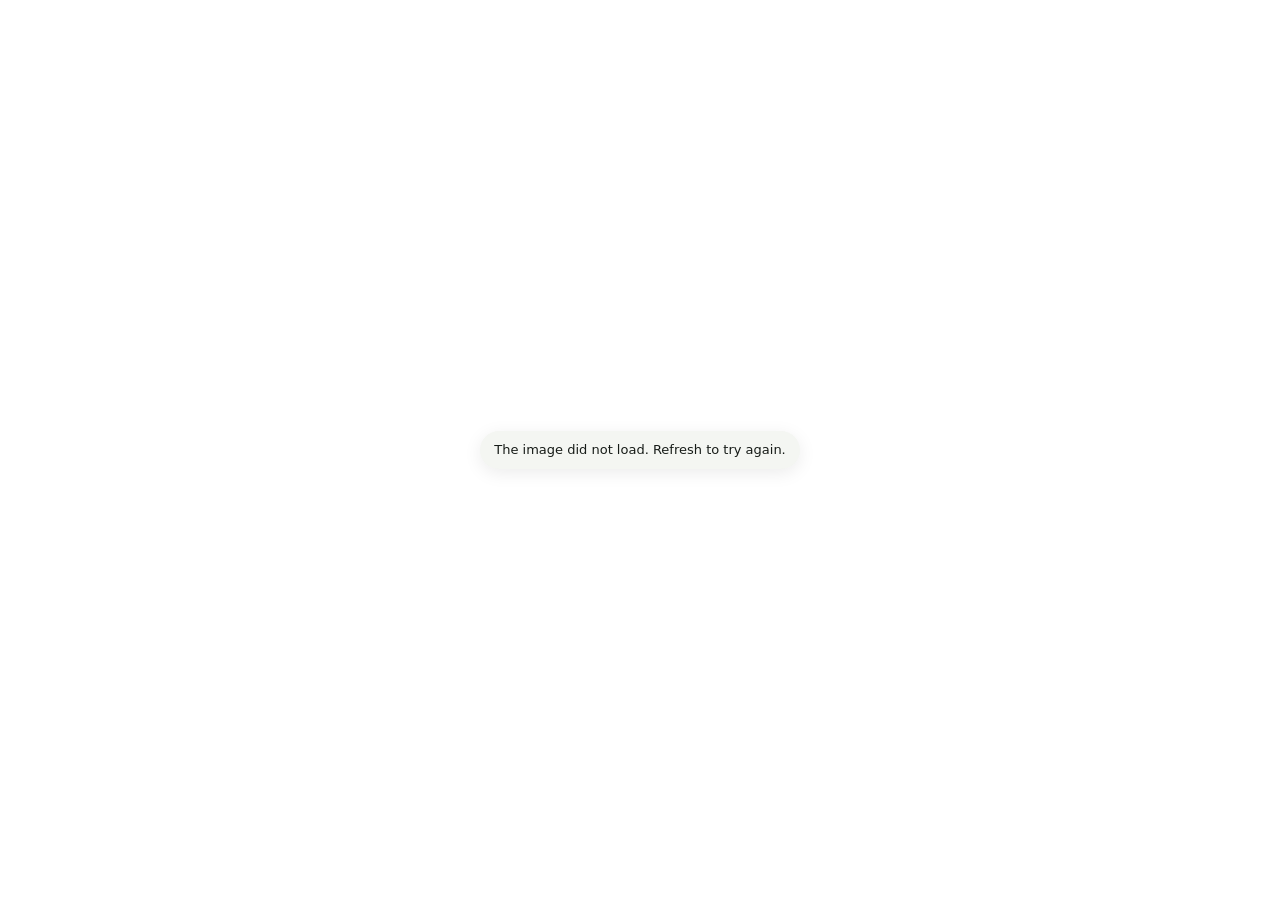
==== index.html @ 45b7c97c "Update species selector for blue morpho butterfly" ====
<!doctype html>
<html lang="en">
<head>
<meta charset="utf-8">
<meta name="viewport" content="width=device-width,initial-scale=1,viewport-fit=cover,user-scalable=no">
<title>Creature zoom collection</title>
<link rel="stylesheet" href="./styles.css">
<script defer src="./app.js"></script>
</head>

<body>
<!-- ======================================================================== -->
<!-- 02A. HIGH-RESOLUTION CREATURE VIEWER                                     -->
<!-- ======================================================================== -->
<div id="stage" aria-label="High-resolution natural-history specimen">
  <img id="subject" draggable="false" decoding="async" alt="">
</div>

<!-- ======================================================================== -->
<!-- 02B. SPECIES TITLE + HIDDEN COLLECTION SWITCHER                          -->
<!-- The title doubles as the species selector so the photograph stays clean. -->
<!-- ======================================================================== -->
<div id="speciesPanel">
  <button id="speciesButton" type="button" aria-expanded="false" aria-controls="speciesMenu">
    <b id="speciesName">Harlequin beetle</b>
    <span id="speciesMeta"><i>Acrocinus longimanus</i> · focus stacked</span>
  </button>

  <div id="speciesMenu" role="menu" aria-hidden="true">
    <button type="button" role="menuitem" data-species="beetle">
      <b>Harlequin beetle</b>
      <span><i>Acrocinus longimanus</i></span>
    </button>
    <button type="button" role="menuitem" data-species="butterfly">
      <b>Blue morpho butterfly</b>
      <span><i>Morpho helenor</i></span>
    </button>
  </div>
</div>

<!-- ======================================================================== -->
<!-- 02C. CLICK-TO-LEARN CARD                                                 -->
<!-- Any simple tap on the image opens the overview. Deeper information is    -->
<!-- found from the searchable topic menu; there are no anatomical hotspots.  -->
<!-- The source deliberately sits at the very bottom, below the topic menu.   -->
<!-- ======================================================================== -->
<aside id="infoCard" aria-live="polite" aria-hidden="true">
  <button id="infoClose" type="button" aria-label="Close information">×</button>
  <h2 id="infoTitle"></h2>
  <p id="infoText"></p>

  <div id="infoTools">
    <label id="infoSearchLabel" for="infoSearch">Find a topic</label>
    <input id="infoSearch" type="search" autocomplete="off" placeholder="Search: antennae, wings, life cycle…">
  </div>

  <div id="infoNav" aria-label="More about this creature"></div>
  <a id="infoSource" href="#" target="_blank" rel="noopener">Source</a>
</aside>

<!-- ======================================================================== -->
<!-- 02D. IMAGE ATTRIBUTION + INITIAL LOAD                                    -->
<!-- ======================================================================== -->
<div class="credit">
  <a id="photoCredit" href="#" target="_blank" rel="noopener"></a>
</div>

<div id="loading">
  <div id="loadingText">Loading creature…</div>
  <div id="error">The image did not load. Refresh to try again.</div>
</div>
</body>
</html>
---- styles.css ----
/* ========================================================================== */
/* 00A. DOCUMENT                                                              */
/* ========================================================================== */
* { box-sizing: border-box; }

html, body {
  margin: 0;
  width: 100%;
  height: 100%;
  overflow: hidden;
  background: #ffffff;
  color: #171c18;
  font-family: system-ui, -apple-system, BlinkMacSystemFont, "Segoe UI", sans-serif;
}

/* ========================================================================== */
/* 01A. VIEWER STAGE                                                          */
/* ========================================================================== */
#stage {
  position: fixed;
  inset: 0;
  overflow: hidden;
  background: #ffffff;
  touch-action: none;
  user-select: none;
  cursor: grab;
}

#stage.grabbing { cursor: grabbing; }

/* ========================================================================== */
/* 01B. HIGH-RESOLUTION SOURCE IMAGE                                          */
/* Dimensions are assigned from JavaScript for the active species.            */
/* ========================================================================== */
#subject {
  position: absolute;
  left: 0;
  top: 0;
  max-width: none;
  transform-origin: 0 0;
  will-change: transform;
  pointer-events: none;
  -webkit-user-drag: none;
  image-rendering: auto;
}

/* ========================================================================== */
/* 01C. SPECIES PANEL                                                         */
/* The existing title is the only permanent collection control.               */
/* ========================================================================== */
#speciesPanel {
  position: fixed;
  left: max(16px, env(safe-area-inset-left));
  top: max(14px, env(safe-area-inset-top));
  z-index: 30;
  width: min(420px, calc(100vw - 32px));
}

#speciesButton {
  width: 100%;
  border: 0;
  padding: 10px 12px;
  border-radius: 14px;
  background: rgba(248, 250, 246, 0.88);
  backdrop-filter: blur(10px);
  box-shadow: 0 2px 16px rgba(28, 39, 27, 0.08);
  color: #1b241d;
  text-align: left;
  cursor: pointer;
}

#speciesButton b { display: block; font: 600 21px/1.05 Georgia, serif; }
#speciesButton span { display: block; margin-top: 3px; font-size: 11px; opacity: 0.72; }

#speciesMenu {
  margin-top: 8px;
  padding: 8px;
  border-radius: 14px;
  background: rgba(250, 252, 248, 0.97);
  backdrop-filter: blur(12px);
  box-shadow: 0 10px 34px rgba(18, 28, 19, 0.14);
  opacity: 0;
  transform: translateY(-8px);
  pointer-events: none;
  transition: opacity 0.18s ease, transform 0.18s ease;
}

#speciesMenu.open { opacity: 1; transform: translateY(0); pointer-events: auto; }

#speciesMenu button {
  width: 100%;
  border: 1px solid rgba(23, 32, 24, 0.09);
  border-radius: 12px;
  padding: 10px 12px;
  background: rgba(255, 255, 255, 0.82);
  color: #1d271f;
  text-align: left;
  cursor: pointer;
}

#speciesMenu button + button { margin-top: 8px; }
#speciesMenu button.active { border-color: rgba(38, 62, 42, 0.25); background: rgba(232, 239, 233, 0.95); }
#speciesMenu button b { display: block; font: 600 15px/1.15 Georgia, serif; }
#speciesMenu button span { display: block; margin-top: 4px; font-size: 11px; opacity: 0.74; }

/* ========================================================================== */
/* 01D. LARGE LEFT-HAND INFORMATION CARD                                      */
/* This is intentionally a reading panel rather than a small floating tooltip. */
/* It remains hidden until the user taps the image.                            */
/* ========================================================================== */
#infoCard {
  position: fixed;
  left: max(16px, env(safe-area-inset-left));
  top: calc(max(14px, env(safe-area-inset-top)) + 88px);
  z-index: 40;
  width: min(520px, calc(100vw - 32px));
  max-height: min(78vh, 720px);
  overflow: auto;
  padding: 20px 20px 18px;
  border: 1px solid rgba(23, 32, 24, 0.09);
  border-radius: 18px;
  background: rgba(250, 252, 248, 0.97);
  backdrop-filter: blur(12px);
  box-shadow: 0 12px 40px rgba(18, 28, 19, 0.18);
  opacity: 0;
  transform: translateX(-12px);
  pointer-events: none;
  transition: opacity 0.18s ease, transform 0.18s ease;
}

#infoCard.open { opacity: 1; transform: translateX(0); pointer-events: auto; }

#infoClose {
  position: absolute;
  top: 10px;
  right: 10px;
  width: 36px;
  height: 36px;
  border: 0;
  border-radius: 50%;
  background: transparent;
  color: #263228;
  font: 500 23px/1 system-ui, sans-serif;
  cursor: pointer;
}

#infoClose:active { background: rgba(23, 32, 24, 0.08); }

#infoTitle {
  margin: 0 48px 11px 0;
  font: 600 29px/1.1 Georgia, serif;
}

#infoText {
  margin: 0 0 18px;
  font-size: 15px;
  line-height: 1.62;
  color: #1b231d;
}

/* ========================================================================== */
/* 01E. SEARCH + TOPIC MENU                                                   */
/* Anatomy and broader biology now live here instead of in image hotspots.    */
/* ========================================================================== */
#infoTools { margin-top: 8px; }

#infoSearchLabel {
  display: block;
  margin-bottom: 7px;
  color: #324034;
  font-size: 12px;
  font-weight: 700;
}

#infoSearch {
  width: 100%;
  border: 1px solid rgba(23, 32, 24, 0.15);
  border-radius: 12px;
  padding: 11px 12px;
  background: rgba(255, 255, 255, 0.88);
  color: #172018;
  font: 500 14px/1.25 system-ui, sans-serif;
  outline: none;
}

#infoSearch:focus { border-color: rgba(45, 76, 50, 0.45); box-shadow: 0 0 0 3px rgba(45, 76, 50, 0.08); }
#infoSearch::placeholder { color: rgba(23, 32, 24, 0.47); }

#infoNav {
  display: grid;
  grid-template-columns: repeat(auto-fit, minmax(150px, 1fr));
  gap: 8px;
  margin-top: 12px;
}

#infoNav button {
  min-height: 42px;
  border: 1px solid rgba(23, 32, 24, 0.13);
  border-radius: 12px;
  padding: 10px 12px;
  background: rgba(255, 255, 255, 0.78);
  color: #263228;
  font: 600 12px/1.2 system-ui, sans-serif;
  text-align: left;
  cursor: pointer;
}

#infoNav button.active { border-color: rgba(37, 67, 45, 0.30); background: rgba(228, 236, 229, 0.98); }
#infoNav button:active { background: rgba(23, 32, 24, 0.08); }

#infoNav .empty {
  grid-column: 1 / -1;
  border: 1px dashed rgba(23, 32, 24, 0.14);
  border-radius: 12px;
  padding: 12px;
  color: #56665a;
  font-size: 13px;
}

/* ========================================================================== */
/* 01F. INFORMATION SOURCE — ALWAYS AFTER THE TOPIC OPTIONS                   */
/* ========================================================================== */
#infoSource {
  display: block;
  margin-top: 18px;
  padding-top: 12px;
  border-top: 1px solid rgba(23, 32, 24, 0.10);
  color: #415342;
  font-size: 12px;
  line-height: 1.35;
  text-underline-offset: 2px;
}

/* ========================================================================== */
/* 01G. PHOTO CREDIT                                                          */
/* ========================================================================== */
.credit {
  position: fixed;
  left: max(16px, env(safe-area-inset-left));
  bottom: max(12px, env(safe-area-inset-bottom));
  z-index: 20;
  max-width: 60vw;
  padding: 5px 8px;
  border-radius: 10px;
  background: rgba(248, 250, 246, 0.82);
  backdrop-filter: blur(8px);
  color: #253027;
  font-size: 10px;
}

.credit a { color: inherit; text-decoration: none; }
.credit a:hover { text-decoration: underline; }

/* ========================================================================== */
/* 01H. LOADING STATE                                                         */
/* ========================================================================== */
#loading {
  position: fixed;
  inset: 0;
  z-index: 50;
  display: grid;
  place-items: center;
  background: #ffffff;
  transition: opacity 0.35s ease;
}

#loading.hide { opacity: 0; pointer-events: none; }
#loading div { padding: 10px 14px; border-radius: 999px; background: #f4f6f2; box-shadow: 0 4px 18px rgba(0, 0, 0, 0.08); font-size: 13px; }
#error { display: none; max-width: 340px; text-align: center; line-height: 1.35; }

/* ========================================================================== */
/* 01I. SMALL-SCREEN TUNING                                                   */
/* On phones the panel remains anchored on the left and uses most of the      */
/* width, while leaving the top species title visible.                         */
/* ========================================================================== */
@media (max-width: 650px) {
  #speciesPanel { left: 12px; top: max(12px, env(safe-area-inset-top)); width: calc(100vw - 24px); }
  #speciesButton b { font-size: 18px; }

  #infoCard {
    left: 12px;
    top: calc(max(12px, env(safe-area-inset-top)) + 82px);
    width: calc(100vw - 24px);
    max-height: 72vh;
    padding: 18px 16px 16px;
  }

  #infoTitle { font-size: 25px; }
  #infoText { font-size: 14px; line-height: 1.56; }
  #infoNav { grid-template-columns: repeat(2, minmax(0, 1fr)); }
  .credit { max-width: 64vw; font-size: 9px; }
}
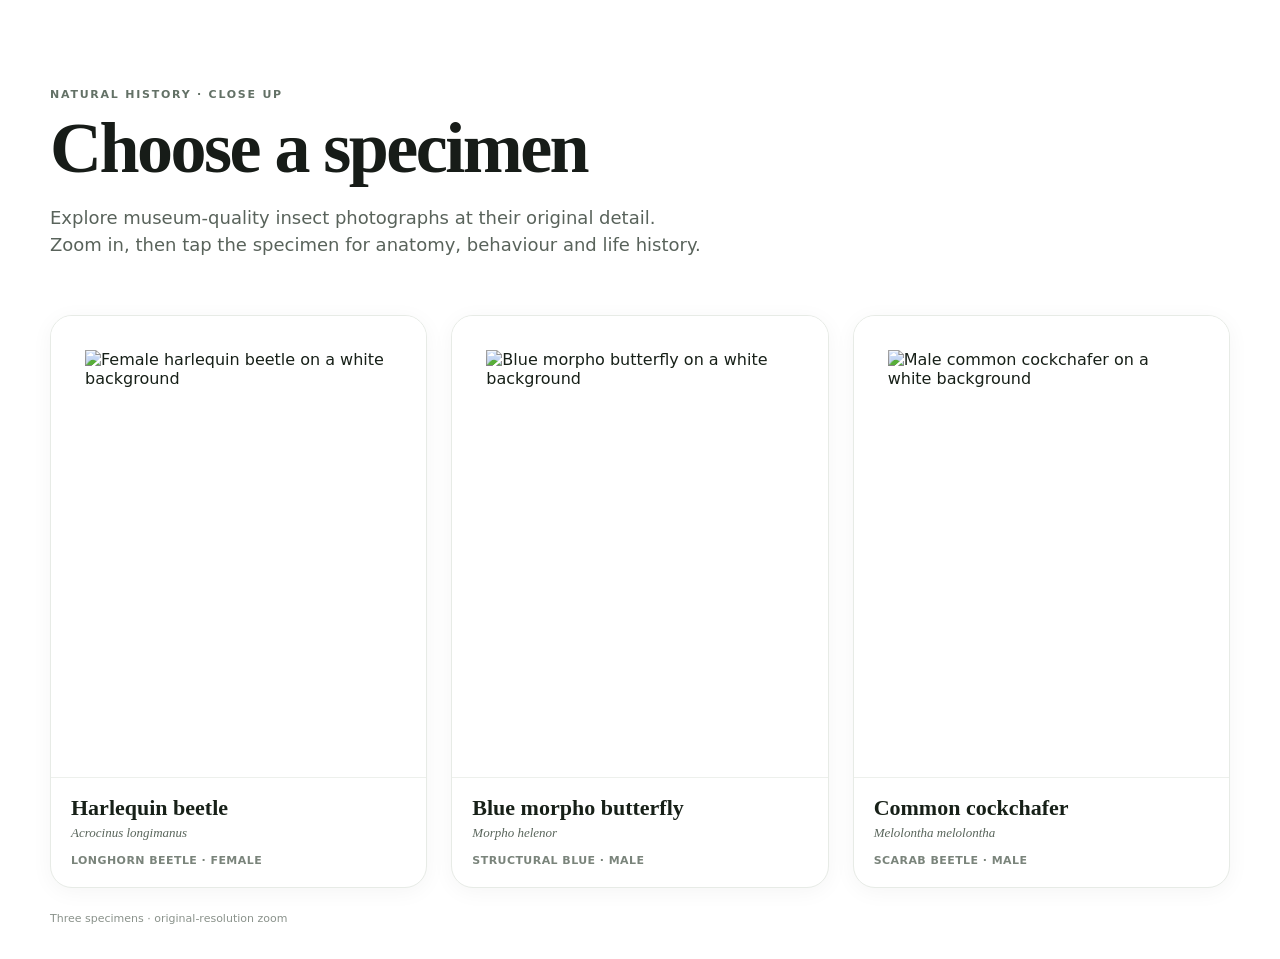
==== commit 5757244b: "Make collection home page the default" ====
--- a/index.html
+++ b/index.html
@@ -3,71 +3,126 @@
 <head>
 <meta charset="utf-8">
 <meta name="viewport" content="width=device-width,initial-scale=1,viewport-fit=cover,user-scalable=no">
-<title>Creature zoom collection</title>
+<title>Natural history close-up collection</title>
 <link rel="stylesheet" href="./styles.css">
 <script defer src="./app.js"></script>
 </head>
 
-<body>
+<body class="home-mode">
 <!-- ======================================================================== -->
-<!-- 02A. HIGH-RESOLUTION CREATURE VIEWER                                     -->
+<!-- 02A. COLLECTION HOME                                                     -->
+<!-- The root page is now a genuine collection rather than auto-opening the    -->
+<!-- first specimen. Each card opens the same full-resolution viewer.          -->
 <!-- ======================================================================== -->
-<div id="stage" aria-label="High-resolution natural-history specimen">
-  <img id="subject" draggable="false" decoding="async" alt="">
-</div>
+<main id="homeScreen">
+  <header class="homeHeader">
+    <p class="homeKicker">Natural history · close up</p>
+    <h1>Choose a specimen</h1>
+    <p class="homeIntro">Explore museum-quality insect photographs at their original detail. Zoom in, then tap the specimen for anatomy, behaviour and life history.</p>
+  </header>
+
+  <section class="collectionGrid" aria-label="Specimen collection">
+    <button class="specimenCard" type="button" data-open-species="beetle">
+      <span class="specimenImageWrap">
+        <img loading="eager" src="https://commons.wikimedia.org/wiki/Special:FilePath/Acrocinus_longimanus_MHNT_femelle.jpg?width=900" alt="Female harlequin beetle on a white background">
+      </span>
+      <span class="specimenCopy">
+        <b>Harlequin beetle</b>
+        <i>Acrocinus longimanus</i>
+        <span>Longhorn beetle · female</span>
+      </span>
+    </button>
+
+    <button class="specimenCard" type="button" data-open-species="butterfly">
+      <span class="specimenImageWrap">
+        <img loading="lazy" src="https://commons.wikimedia.org/wiki/Special:FilePath/Morpho_helenor_helenor_MHNT_dos.jpg?width=900" alt="Blue morpho butterfly on a white background">
+      </span>
+      <span class="specimenCopy">
+        <b>Blue morpho butterfly</b>
+        <i>Morpho helenor</i>
+        <span>Structural blue · male</span>
+      </span>
+    </button>
+
+    <button class="specimenCard" type="button" data-open-species="cockchafer">
+      <span class="specimenImageWrap">
+        <img loading="lazy" src="https://commons.wikimedia.org/wiki/Special:FilePath/Melolontha_melolontha_MHNT.jpg?width=900" alt="Male common cockchafer on a white background">
+      </span>
+      <span class="specimenCopy">
+        <b>Common cockchafer</b>
+        <i>Melolontha melolontha</i>
+        <span>Scarab beetle · male</span>
+      </span>
+    </button>
+  </section>
+
+  <footer class="homeFooter">Three specimens · original-resolution zoom</footer>
+</main>
 
 <!-- ======================================================================== -->
-<!-- 02B. SPECIES TITLE + HIDDEN COLLECTION SWITCHER                          -->
-<!-- The title doubles as the species selector so the photograph stays clean. -->
+<!-- 02B. HIGH-RESOLUTION VIEWER                                              -->
+<!-- Kept completely out of the way until a specimen is chosen.               -->
 <!-- ======================================================================== -->
-<div id="speciesPanel">
-  <button id="speciesButton" type="button" aria-expanded="false" aria-controls="speciesMenu">
-    <b id="speciesName">Harlequin beetle</b>
-    <span id="speciesMeta"><i>Acrocinus longimanus</i> · focus stacked</span>
-  </button>
-
-  <div id="speciesMenu" role="menu" aria-hidden="true">
-    <button type="button" role="menuitem" data-species="beetle">
-      <b>Harlequin beetle</b>
-      <span><i>Acrocinus longimanus</i></span>
-    </button>
-    <button type="button" role="menuitem" data-species="butterfly">
-      <b>Blue morpho butterfly</b>
-      <span><i>Morpho helenor</i></span>
-    </button>
-  </div>
-</div>
-
-<!-- ======================================================================== -->
-<!-- 02C. CLICK-TO-LEARN CARD                                                 -->
-<!-- Any simple tap on the image opens the overview. Deeper information is    -->
-<!-- found from the searchable topic menu; there are no anatomical hotspots.  -->
-<!-- The source deliberately sits at the very bottom, below the topic menu.   -->
-<!-- ======================================================================== -->
-<aside id="infoCard" aria-live="polite" aria-hidden="true">
-  <button id="infoClose" type="button" aria-label="Close information">×</button>
-  <h2 id="infoTitle"></h2>
-  <p id="infoText"></p>
-
-  <div id="infoTools">
-    <label id="infoSearchLabel" for="infoSearch">Find a topic</label>
-    <input id="infoSearch" type="search" autocomplete="off" placeholder="Search: antennae, wings, life cycle…">
+<div id="viewerShell" hidden>
+  <div id="stage" aria-label="High-resolution natural-history specimen">
+    <img id="subject" draggable="false" decoding="async" alt="">
   </div>
 
-  <div id="infoNav" aria-label="More about this creature"></div>
-  <a id="infoSource" href="#" target="_blank" rel="noopener">Source</a>
-</aside>
+  <!-- ====================================================================== -->
+  <!-- 02C. VIEWER NAVIGATION                                                  -->
+  <!-- ====================================================================== -->
+  <button id="collectionButton" type="button" aria-label="Return to specimen collection">← Collection</button>
 
-<!-- ======================================================================== -->
-<!-- 02D. IMAGE ATTRIBUTION + INITIAL LOAD                                    -->
-<!-- ======================================================================== -->
-<div class="credit">
-  <a id="photoCredit" href="#" target="_blank" rel="noopener"></a>
-</div>
+  <div id="speciesPanel">
+    <button id="speciesButton" type="button" aria-expanded="false" aria-controls="speciesMenu">
+      <b id="speciesName"></b>
+      <span id="speciesMeta"></span>
+    </button>
 
-<div id="loading">
-  <div id="loadingText">Loading creature…</div>
-  <div id="error">The image did not load. Refresh to try again.</div>
+    <div id="speciesMenu" role="menu" aria-hidden="true">
+      <button type="button" role="menuitem" data-species="beetle">
+        <b>Harlequin beetle</b>
+        <span><i>Acrocinus longimanus</i></span>
+      </button>
+      <button type="button" role="menuitem" data-species="butterfly">
+        <b>Blue morpho butterfly</b>
+        <span><i>Morpho helenor</i></span>
+      </button>
+      <button type="button" role="menuitem" data-species="cockchafer">
+        <b>Common cockchafer</b>
+        <span><i>Melolontha melolontha</i></span>
+      </button>
+    </div>
+  </div>
+
+  <!-- ====================================================================== -->
+  <!-- 02D. SEARCHABLE INFORMATION PANEL                                      -->
+  <!-- ====================================================================== -->
+  <aside id="infoCard" aria-live="polite" aria-hidden="true">
+    <button id="infoClose" type="button" aria-label="Close information">×</button>
+    <h2 id="infoTitle"></h2>
+    <p id="infoText"></p>
+
+    <div id="infoTools">
+      <label id="infoSearchLabel" for="infoSearch">Find a topic</label>
+      <input id="infoSearch" type="search" autocomplete="off" placeholder="Search: antennae, wings, life cycle…">
+    </div>
+
+    <div id="infoNav" aria-label="More about this creature"></div>
+    <a id="infoSource" href="#" target="_blank" rel="noopener">Source</a>
+  </aside>
+
+  <!-- ====================================================================== -->
+  <!-- 02E. CREDIT + LOAD STATE                                               -->
+  <!-- ====================================================================== -->
+  <div class="credit">
+    <a id="photoCredit" href="#" target="_blank" rel="noopener"></a>
+  </div>
+
+  <div id="loading">
+    <div id="loadingText">Loading specimen…</div>
+    <div id="error">The image did not load. Refresh to try again.</div>
+  </div>
 </div>
 </body>
 </html>
--- a/styles.css
+++ b/styles.css
@@ -6,16 +6,115 @@
 html, body {
   margin: 0;
   width: 100%;
-  height: 100%;
-  overflow: hidden;
+  min-height: 100%;
   background: #ffffff;
   color: #171c18;
   font-family: system-ui, -apple-system, BlinkMacSystemFont, "Segoe UI", sans-serif;
 }
 
-/* ========================================================================== */
-/* 01A. VIEWER STAGE                                                          */
-/* ========================================================================== */
+body.home-mode { overflow: auto; }
+body.viewer-mode { height: 100%; overflow: hidden; }
+[hidden] { display: none !important; }
+button, input { font: inherit; }
+
+/* ========================================================================== */
+/* 01A. COLLECTION HOME                                                       */
+/* ========================================================================== */
+#homeScreen {
+  width: min(1180px, calc(100% - 40px));
+  margin: 0 auto;
+  padding: clamp(44px, 7vw, 88px) 0 34px;
+}
+
+.homeHeader { max-width: 720px; margin-bottom: clamp(34px, 5vw, 56px); }
+.homeKicker {
+  margin: 0 0 12px;
+  color: #637166;
+  font-size: 11px;
+  font-weight: 750;
+  letter-spacing: 0.16em;
+  text-transform: uppercase;
+}
+.homeHeader h1 {
+  margin: 0;
+  font: 600 clamp(40px, 7vw, 72px)/0.98 Georgia, serif;
+  letter-spacing: -0.035em;
+}
+.homeIntro {
+  max-width: 660px;
+  margin: 20px 0 0;
+  color: #59635b;
+  font-size: clamp(15px, 2vw, 18px);
+  line-height: 1.55;
+}
+
+/* ========================================================================== */
+/* 01B. SPECIMEN CARDS                                                        */
+/* ========================================================================== */
+.collectionGrid {
+  display: grid;
+  grid-template-columns: repeat(3, minmax(0, 1fr));
+  gap: clamp(14px, 2vw, 24px);
+}
+
+.specimenCard {
+  display: grid;
+  grid-template-rows: minmax(260px, 36vw) auto;
+  min-width: 0;
+  border: 1px solid #e7ebe6;
+  border-radius: 22px;
+  padding: 0;
+  overflow: hidden;
+  background: #ffffff;
+  color: #172018;
+  text-align: left;
+  cursor: pointer;
+  box-shadow: 0 4px 22px rgba(22, 30, 23, 0.045);
+  transition: transform 0.18s ease, box-shadow 0.18s ease, border-color 0.18s ease;
+}
+
+.specimenCard:hover {
+  transform: translateY(-3px);
+  border-color: #d6ddd5;
+  box-shadow: 0 12px 34px rgba(22, 30, 23, 0.09);
+}
+.specimenCard:focus-visible { outline: 3px solid rgba(50, 80, 55, 0.2); outline-offset: 3px; }
+
+.specimenImageWrap {
+  display: grid;
+  place-items: center;
+  min-height: 0;
+  padding: clamp(18px, 3vw, 34px);
+  overflow: hidden;
+  background: #ffffff;
+}
+.specimenImageWrap img {
+  display: block;
+  width: 100%;
+  height: 100%;
+  object-fit: contain;
+  mix-blend-mode: multiply;
+}
+
+.specimenCopy {
+  display: block;
+  padding: 18px 20px 20px;
+  border-top: 1px solid #edf0ec;
+}
+.specimenCopy b { display: block; font: 600 22px/1.1 Georgia, serif; }
+.specimenCopy i { display: block; margin-top: 5px; color: #59655b; font: italic 13px/1.2 Georgia, serif; }
+.specimenCopy > span { display: block; margin-top: 13px; color: #7a847b; font-size: 11px; font-weight: 650; letter-spacing: 0.04em; text-transform: uppercase; }
+
+.homeFooter {
+  margin-top: 24px;
+  color: #8a928b;
+  font-size: 11px;
+}
+
+/* ========================================================================== */
+/* 02A. VIEWER STAGE                                                          */
+/* ========================================================================== */
+#viewerShell { position: fixed; inset: 0; z-index: 1; background: #ffffff; }
 #stage {
   position: fixed;
   inset: 0;
@@ -25,13 +124,8 @@
   user-select: none;
   cursor: grab;
 }
-
 #stage.grabbing { cursor: grabbing; }
 
-/* ========================================================================== */
-/* 01B. HIGH-RESOLUTION SOURCE IMAGE                                          */
-/* Dimensions are assigned from JavaScript for the active species.            */
-/* ========================================================================== */
 #subject {
   position: absolute;
   left: 0;
@@ -45,15 +139,32 @@
 }
 
 /* ========================================================================== */
-/* 01C. SPECIES PANEL                                                         */
-/* The existing title is the only permanent collection control.               */
+/* 02B. VIEWER NAVIGATION                                                     */
 /* ========================================================================== */
 #speciesPanel {
   position: fixed;
   left: max(16px, env(safe-area-inset-left));
   top: max(14px, env(safe-area-inset-top));
   z-index: 30;
-  width: min(420px, calc(100vw - 32px));
+  width: min(420px, calc(100vw - 170px));
+}
+
+#collectionButton {
+  position: fixed;
+  right: max(16px, env(safe-area-inset-right));
+  top: max(14px, env(safe-area-inset-top));
+  z-index: 32;
+  min-height: 42px;
+  border: 0;
+  border-radius: 14px;
+  padding: 0 14px;
+  background: rgba(248, 250, 246, 0.9);
+  backdrop-filter: blur(10px);
+  box-shadow: 0 2px 16px rgba(28, 39, 27, 0.08);
+  color: #28332a;
+  font-size: 12px;
+  font-weight: 700;
+  cursor: pointer;
 }
 
 #speciesButton {
@@ -61,14 +172,13 @@
   border: 0;
   padding: 10px 12px;
   border-radius: 14px;
-  background: rgba(248, 250, 246, 0.88);
+  background: rgba(248, 250, 246, 0.9);
   backdrop-filter: blur(10px);
   box-shadow: 0 2px 16px rgba(28, 39, 27, 0.08);
   color: #1b241d;
   text-align: left;
   cursor: pointer;
 }
-
 #speciesButton b { display: block; font: 600 21px/1.05 Georgia, serif; }
 #speciesButton span { display: block; margin-top: 3px; font-size: 11px; opacity: 0.72; }
 
@@ -84,9 +194,7 @@
   pointer-events: none;
   transition: opacity 0.18s ease, transform 0.18s ease;
 }
-
 #speciesMenu.open { opacity: 1; transform: translateY(0); pointer-events: auto; }
-
 #speciesMenu button {
   width: 100%;
   border: 1px solid rgba(23, 32, 24, 0.09);
@@ -97,16 +205,13 @@
   text-align: left;
   cursor: pointer;
 }
-
 #speciesMenu button + button { margin-top: 8px; }
 #speciesMenu button.active { border-color: rgba(38, 62, 42, 0.25); background: rgba(232, 239, 233, 0.95); }
 #speciesMenu button b { display: block; font: 600 15px/1.15 Georgia, serif; }
 #speciesMenu button span { display: block; margin-top: 4px; font-size: 11px; opacity: 0.74; }
 
 /* ========================================================================== */
-/* 01D. LARGE LEFT-HAND INFORMATION CARD                                      */
-/* This is intentionally a reading panel rather than a small floating tooltip. */
-/* It remains hidden until the user taps the image.                            */
+/* 02C. LARGE LEFT-HAND INFORMATION CARD                                      */
 /* ========================================================================== */
 #infoCard {
   position: fixed;
@@ -127,7 +232,6 @@
   pointer-events: none;
   transition: opacity 0.18s ease, transform 0.18s ease;
 }
-
 #infoCard.open { opacity: 1; transform: translateX(0); pointer-events: auto; }
 
 #infoClose {
@@ -143,35 +247,15 @@
   font: 500 23px/1 system-ui, sans-serif;
   cursor: pointer;
 }
-
 #infoClose:active { background: rgba(23, 32, 24, 0.08); }
-
-#infoTitle {
-  margin: 0 48px 11px 0;
-  font: 600 29px/1.1 Georgia, serif;
-}
-
-#infoText {
-  margin: 0 0 18px;
-  font-size: 15px;
-  line-height: 1.62;
-  color: #1b231d;
-}
-
-/* ========================================================================== */
-/* 01E. SEARCH + TOPIC MENU                                                   */
-/* Anatomy and broader biology now live here instead of in image hotspots.    */
+#infoTitle { margin: 0 48px 11px 0; font: 600 29px/1.1 Georgia, serif; }
+#infoText { margin: 0 0 18px; color: #1b231d; font-size: 15px; line-height: 1.62; }
+
+/* ========================================================================== */
+/* 02D. SEARCH + TOPIC MENU                                                   */
 /* ========================================================================== */
 #infoTools { margin-top: 8px; }
-
-#infoSearchLabel {
-  display: block;
-  margin-bottom: 7px;
-  color: #324034;
-  font-size: 12px;
-  font-weight: 700;
-}
-
+#infoSearchLabel { display: block; margin-bottom: 7px; color: #324034; font-size: 12px; font-weight: 700; }
 #infoSearch {
   width: 100%;
   border: 1px solid rgba(23, 32, 24, 0.15);
@@ -182,17 +266,9 @@
   font: 500 14px/1.25 system-ui, sans-serif;
   outline: none;
 }
-
 #infoSearch:focus { border-color: rgba(45, 76, 50, 0.45); box-shadow: 0 0 0 3px rgba(45, 76, 50, 0.08); }
 #infoSearch::placeholder { color: rgba(23, 32, 24, 0.47); }
-
-#infoNav {
-  display: grid;
-  grid-template-columns: repeat(auto-fit, minmax(150px, 1fr));
-  gap: 8px;
-  margin-top: 12px;
-}
-
+#infoNav { display: grid; grid-template-columns: repeat(auto-fit, minmax(150px, 1fr)); gap: 8px; margin-top: 12px; }
 #infoNav button {
   min-height: 42px;
   border: 1px solid rgba(23, 32, 24, 0.13);
@@ -204,35 +280,12 @@
   text-align: left;
   cursor: pointer;
 }
-
 #infoNav button.active { border-color: rgba(37, 67, 45, 0.30); background: rgba(228, 236, 229, 0.98); }
-#infoNav button:active { background: rgba(23, 32, 24, 0.08); }
-
-#infoNav .empty {
-  grid-column: 1 / -1;
-  border: 1px dashed rgba(23, 32, 24, 0.14);
-  border-radius: 12px;
-  padding: 12px;
-  color: #56665a;
-  font-size: 13px;
-}
-
-/* ========================================================================== */
-/* 01F. INFORMATION SOURCE — ALWAYS AFTER THE TOPIC OPTIONS                   */
-/* ========================================================================== */
-#infoSource {
-  display: block;
-  margin-top: 18px;
-  padding-top: 12px;
-  border-top: 1px solid rgba(23, 32, 24, 0.10);
-  color: #415342;
-  font-size: 12px;
-  line-height: 1.35;
-  text-underline-offset: 2px;
-}
-
-/* ========================================================================== */
-/* 01G. PHOTO CREDIT                                                          */
+#infoNav .empty { grid-column: 1 / -1; border: 1px dashed rgba(23, 32, 24, 0.14); border-radius: 12px; padding: 12px; color: #56665a; font-size: 13px; }
+#infoSource { display: block; margin-top: 18px; padding-top: 12px; border-top: 1px solid rgba(23, 32, 24, 0.10); color: #415342; font-size: 12px; line-height: 1.35; text-underline-offset: 2px; }
+
+/* ========================================================================== */
+/* 02E. CREDIT + LOADING                                                      */
 /* ========================================================================== */
 .credit {
   position: fixed;
@@ -247,13 +300,9 @@
   color: #253027;
   font-size: 10px;
 }
-
 .credit a { color: inherit; text-decoration: none; }
 .credit a:hover { text-decoration: underline; }
 
-/* ========================================================================== */
-/* 01H. LOADING STATE                                                         */
-/* ========================================================================== */
 #loading {
   position: fixed;
   inset: 0;
@@ -263,28 +312,35 @@
   background: #ffffff;
   transition: opacity 0.35s ease;
 }
-
 #loading.hide { opacity: 0; pointer-events: none; }
 #loading div { padding: 10px 14px; border-radius: 999px; background: #f4f6f2; box-shadow: 0 4px 18px rgba(0, 0, 0, 0.08); font-size: 13px; }
 #error { display: none; max-width: 340px; text-align: center; line-height: 1.35; }
 
 /* ========================================================================== */
-/* 01I. SMALL-SCREEN TUNING                                                   */
-/* On phones the panel remains anchored on the left and uses most of the      */
-/* width, while leaving the top species title visible.                         */
-/* ========================================================================== */
+/* 03A. RESPONSIVE                                                           */
+/* ========================================================================== */
+@media (max-width: 820px) {
+  #homeScreen { width: min(680px, calc(100% - 28px)); padding-top: 38px; }
+  .collectionGrid { grid-template-columns: 1fr; }
+  .specimenCard { grid-template-columns: minmax(145px, 38%) 1fr; grid-template-rows: minmax(190px, 30vh); }
+  .specimenCopy { display: flex; flex-direction: column; justify-content: center; border-top: 0; border-left: 1px solid #edf0ec; }
+  .specimenImageWrap { padding: 18px; }
+}
+
 @media (max-width: 650px) {
-  #speciesPanel { left: 12px; top: max(12px, env(safe-area-inset-top)); width: calc(100vw - 24px); }
+  #homeScreen { width: calc(100% - 24px); padding-top: 30px; }
+  .homeHeader { margin-bottom: 28px; }
+  .homeHeader h1 { font-size: clamp(38px, 13vw, 58px); }
+  .collectionGrid { gap: 12px; }
+  .specimenCard { grid-template-columns: 42% 1fr; grid-template-rows: 174px; border-radius: 18px; }
+  .specimenCopy { padding: 15px; }
+  .specimenCopy b { font-size: 19px; }
+  .specimenCopy > span { margin-top: 10px; font-size: 9px; }
+
+  #speciesPanel { left: 12px; top: max(12px, env(safe-area-inset-top)); width: calc(100vw - 146px); }
   #speciesButton b { font-size: 18px; }
-
-  #infoCard {
-    left: 12px;
-    top: calc(max(12px, env(safe-area-inset-top)) + 82px);
-    width: calc(100vw - 24px);
-    max-height: 72vh;
-    padding: 18px 16px 16px;
-  }
-
+  #collectionButton { right: 12px; top: max(12px, env(safe-area-inset-top)); padding: 0 11px; }
+  #infoCard { left: 12px; top: calc(max(12px, env(safe-area-inset-top)) + 82px); width: calc(100vw - 24px); max-height: 72vh; padding: 18px 16px 16px; }
   #infoTitle { font-size: 25px; }
   #infoText { font-size: 14px; line-height: 1.56; }
   #infoNav { grid-template-columns: repeat(2, minmax(0, 1fr)); }
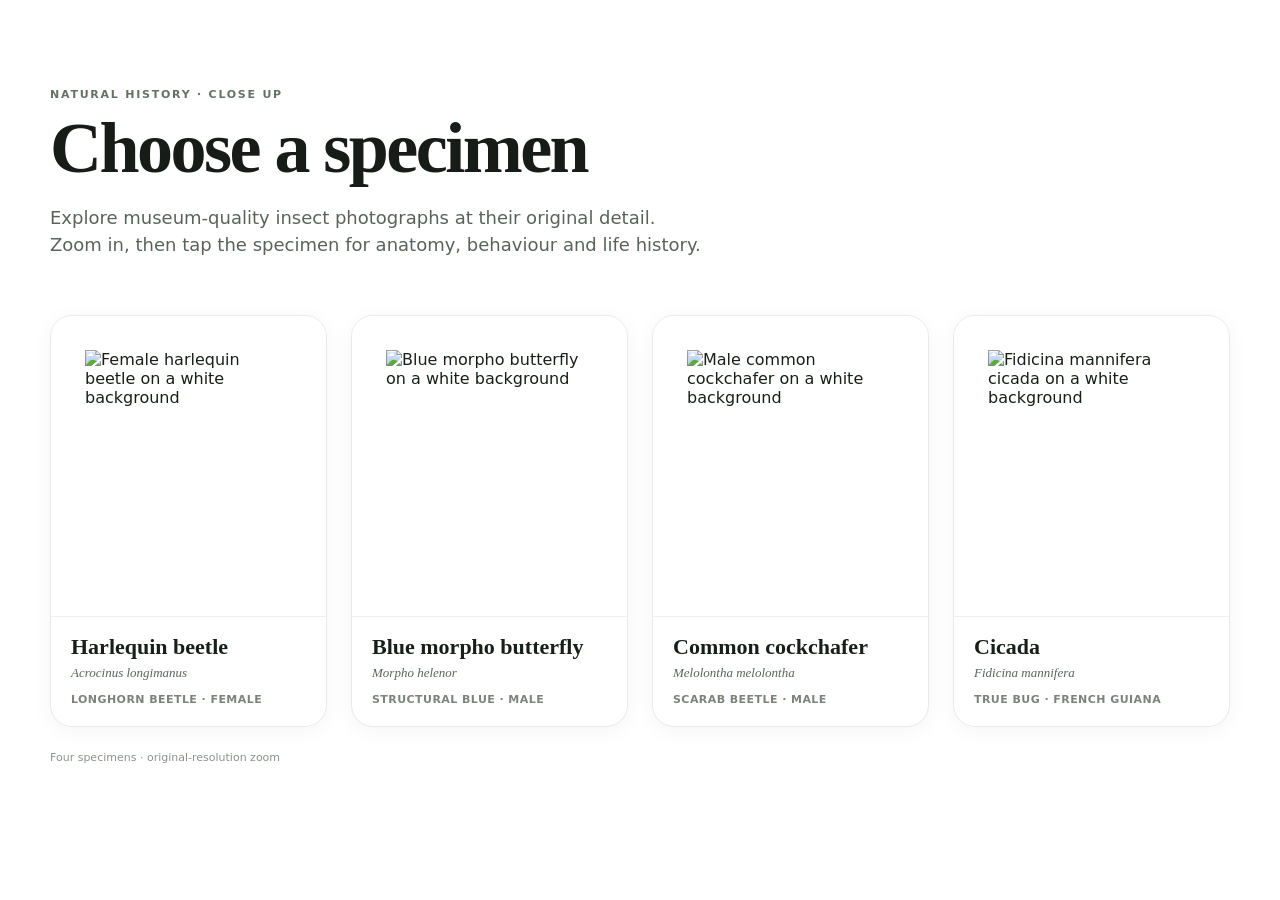
==== commit 1308a97b: "Add cicada to collection home and viewer menu" ====
--- a/index.html
+++ b/index.html
@@ -2,17 +2,16 @@
 <html lang="en">
 <head>
 <meta charset="utf-8">
-<meta name="viewport" content="width=device-width,initial-scale=1,viewport-fit=cover,user-scalable=no">
+<meta name="viewport" content="width=device-width,initial-scale=1,viewport-fit=cover">
 <title>Natural history close-up collection</title>
-<link rel="stylesheet" href="./styles.css">
-<script defer src="./app.js"></script>
+<link rel="stylesheet" href="./styles.css?v=6">
+<link rel="stylesheet" href="./home-compact.css?v=2">
+<script defer src="./app.js?v=6"></script>
 </head>
 
 <body class="home-mode">
 <!-- ======================================================================== -->
 <!-- 02A. COLLECTION HOME                                                     -->
-<!-- The root page is now a genuine collection rather than auto-opening the    -->
-<!-- first specimen. Each card opens the same full-resolution viewer.          -->
 <!-- ======================================================================== -->
 <main id="homeScreen">
   <header class="homeHeader">
@@ -23,50 +22,34 @@
 
   <section class="collectionGrid" aria-label="Specimen collection">
     <button class="specimenCard" type="button" data-open-species="beetle">
-      <span class="specimenImageWrap">
-        <img loading="eager" src="https://commons.wikimedia.org/wiki/Special:FilePath/Acrocinus_longimanus_MHNT_femelle.jpg?width=900" alt="Female harlequin beetle on a white background">
-      </span>
-      <span class="specimenCopy">
-        <b>Harlequin beetle</b>
-        <i>Acrocinus longimanus</i>
-        <span>Longhorn beetle · female</span>
-      </span>
+      <span class="specimenImageWrap"><img loading="eager" src="https://commons.wikimedia.org/wiki/Special:FilePath/Acrocinus_longimanus_MHNT_femelle.jpg?width=520" alt="Female harlequin beetle on a white background"></span>
+      <span class="specimenCopy"><b>Harlequin beetle</b><i>Acrocinus longimanus</i><span>Longhorn beetle · female</span></span>
     </button>
 
     <button class="specimenCard" type="button" data-open-species="butterfly">
-      <span class="specimenImageWrap">
-        <img loading="lazy" src="https://commons.wikimedia.org/wiki/Special:FilePath/Morpho_helenor_helenor_MHNT_dos.jpg?width=900" alt="Blue morpho butterfly on a white background">
-      </span>
-      <span class="specimenCopy">
-        <b>Blue morpho butterfly</b>
-        <i>Morpho helenor</i>
-        <span>Structural blue · male</span>
-      </span>
+      <span class="specimenImageWrap"><img loading="lazy" src="https://commons.wikimedia.org/wiki/Special:FilePath/Morpho_helenor_helenor_MHNT_dos.jpg?width=520" alt="Blue morpho butterfly on a white background"></span>
+      <span class="specimenCopy"><b>Blue morpho butterfly</b><i>Morpho helenor</i><span>Structural blue · male</span></span>
     </button>
 
     <button class="specimenCard" type="button" data-open-species="cockchafer">
-      <span class="specimenImageWrap">
-        <img loading="lazy" src="https://commons.wikimedia.org/wiki/Special:FilePath/Melolontha_melolontha_MHNT.jpg?width=900" alt="Male common cockchafer on a white background">
-      </span>
-      <span class="specimenCopy">
-        <b>Common cockchafer</b>
-        <i>Melolontha melolontha</i>
-        <span>Scarab beetle · male</span>
-      </span>
+      <span class="specimenImageWrap"><img loading="lazy" src="https://commons.wikimedia.org/wiki/Special:FilePath/Melolontha_melolontha_MHNT.jpg?width=520" alt="Male common cockchafer on a white background"></span>
+      <span class="specimenCopy"><b>Common cockchafer</b><i>Melolontha melolontha</i><span>Scarab beetle · male</span></span>
+    </button>
+
+    <button class="specimenCard" type="button" data-open-species="cicada">
+      <span class="specimenImageWrap"><img loading="lazy" src="https://commons.wikimedia.org/wiki/Special:FilePath/Fidicina_mannifera_MHNT_dos.jpg?width=520" alt="Fidicina mannifera cicada on a white background"></span>
+      <span class="specimenCopy"><b>Cicada</b><i>Fidicina mannifera</i><span>True bug · French Guiana</span></span>
     </button>
   </section>
 
-  <footer class="homeFooter">Three specimens · original-resolution zoom</footer>
+  <footer class="homeFooter">Four specimens · original-resolution zoom</footer>
 </main>
 
 <!-- ======================================================================== -->
 <!-- 02B. HIGH-RESOLUTION VIEWER                                              -->
-<!-- Kept completely out of the way until a specimen is chosen.               -->
 <!-- ======================================================================== -->
 <div id="viewerShell" hidden>
-  <div id="stage" aria-label="High-resolution natural-history specimen">
-    <img id="subject" draggable="false" decoding="async" alt="">
-  </div>
+  <div id="stage" aria-label="High-resolution natural-history specimen"><img id="subject" draggable="false" decoding="async" alt=""></div>
 
   <!-- ====================================================================== -->
   <!-- 02C. VIEWER NAVIGATION                                                  -->
@@ -74,24 +57,12 @@
   <button id="collectionButton" type="button" aria-label="Return to specimen collection">← Collection</button>
 
   <div id="speciesPanel">
-    <button id="speciesButton" type="button" aria-expanded="false" aria-controls="speciesMenu">
-      <b id="speciesName"></b>
-      <span id="speciesMeta"></span>
-    </button>
-
+    <button id="speciesButton" type="button" aria-expanded="false" aria-controls="speciesMenu"><b id="speciesName"></b><span id="speciesMeta"></span></button>
     <div id="speciesMenu" role="menu" aria-hidden="true">
-      <button type="button" role="menuitem" data-species="beetle">
-        <b>Harlequin beetle</b>
-        <span><i>Acrocinus longimanus</i></span>
-      </button>
-      <button type="button" role="menuitem" data-species="butterfly">
-        <b>Blue morpho butterfly</b>
-        <span><i>Morpho helenor</i></span>
-      </button>
-      <button type="button" role="menuitem" data-species="cockchafer">
-        <b>Common cockchafer</b>
-        <span><i>Melolontha melolontha</i></span>
-      </button>
+      <button type="button" role="menuitem" data-species="beetle"><b>Harlequin beetle</b><span><i>Acrocinus longimanus</i></span></button>
+      <button type="button" role="menuitem" data-species="butterfly"><b>Blue morpho butterfly</b><span><i>Morpho helenor</i></span></button>
+      <button type="button" role="menuitem" data-species="cockchafer"><b>Common cockchafer</b><span><i>Melolontha melolontha</i></span></button>
+      <button type="button" role="menuitem" data-species="cicada"><b>Cicada</b><span><i>Fidicina mannifera</i></span></button>
     </div>
   </div>
 
@@ -102,12 +73,10 @@
     <button id="infoClose" type="button" aria-label="Close information">×</button>
     <h2 id="infoTitle"></h2>
     <p id="infoText"></p>
-
     <div id="infoTools">
       <label id="infoSearchLabel" for="infoSearch">Find a topic</label>
       <input id="infoSearch" type="search" autocomplete="off" placeholder="Search: antennae, wings, life cycle…">
     </div>
-
     <div id="infoNav" aria-label="More about this creature"></div>
     <a id="infoSource" href="#" target="_blank" rel="noopener">Source</a>
   </aside>
@@ -115,14 +84,8 @@
   <!-- ====================================================================== -->
   <!-- 02E. CREDIT + LOAD STATE                                               -->
   <!-- ====================================================================== -->
-  <div class="credit">
-    <a id="photoCredit" href="#" target="_blank" rel="noopener"></a>
-  </div>
-
-  <div id="loading">
-    <div id="loadingText">Loading specimen…</div>
-    <div id="error">The image did not load. Refresh to try again.</div>
-  </div>
+  <div class="credit"><a id="photoCredit" href="#" target="_blank" rel="noopener"></a></div>
+  <div id="loading"><div id="loadingText">Loading specimen…</div><div id="error">The image did not load. Refresh to try again.</div></div>
 </div>
 </body>
 </html>
--- a/home-compact.css
+++ b/home-compact.css
@@ -0,0 +1,63 @@
+/* ========================================================================== */
+/* 04A. FOUR-SPECIMEN DESKTOP GRID                                            */
+/* The collection now has four specimens, so wide screens use one balanced    */
+/* row rather than leaving a single card stranded on a second row.             */
+/* ========================================================================== */
+@media (min-width: 821px) {
+  .collectionGrid { grid-template-columns: repeat(4, minmax(0, 1fr)); }
+  .specimenCard { grid-template-rows: minmax(220px, 300px) auto; }
+}
+
+/* ========================================================================== */
+/* 04B. COMPACT COLLECTION HOME                                               */
+/* Loaded after the main stylesheet so the collection remains deliberately    */
+/* compact on phones without changing the full-resolution specimen viewer.    */
+/* ========================================================================== */
+@media (max-width: 820px) {
+  #homeScreen {
+    width: min(680px, calc(100% - 24px));
+    padding-top: 26px;
+  }
+
+  .homeHeader { margin-bottom: 22px; }
+  .homeHeader h1 { font-size: clamp(34px, 9vw, 46px); line-height: 1; }
+  .homeIntro { max-width: 560px; margin-top: 14px; font-size: 14px; line-height: 1.42; }
+
+  .collectionGrid { grid-template-columns: 1fr; gap: 10px; }
+  .specimenCard { grid-template-columns: 36% 1fr; grid-template-rows: 142px; border-radius: 16px; }
+  .specimenImageWrap { padding: 12px; }
+  .specimenImageWrap img { width: 100%; height: 100%; max-width: 100%; max-height: 100%; object-fit: contain; }
+
+  .specimenCopy {
+    display: flex;
+    flex-direction: column;
+    justify-content: center;
+    padding: 13px 14px;
+    border-top: 0;
+    border-left: 1px solid #edf0ec;
+  }
+  .specimenCopy b { font-size: 18px; }
+  .specimenCopy i { margin-top: 4px; font-size: 11px; }
+  .specimenCopy > span { margin-top: 9px; font-size: 8px; }
+}
+
+/* ========================================================================== */
+/* 04C. PHONE-SIZED COLLECTION                                                */
+/* Four cards remain compact enough to scan quickly rather than becoming       */
+/* full-screen photographs.                                                    */
+/* ========================================================================== */
+@media (max-width: 650px) {
+  #homeScreen { width: calc(100% - 20px); padding-top: 18px; padding-bottom: 22px; }
+  .homeKicker { margin-bottom: 7px; font-size: 9px; }
+  .homeHeader { margin-bottom: 17px; }
+  .homeHeader h1 { font-size: clamp(30px, 9vw, 38px); letter-spacing: -0.025em; }
+  .homeIntro { margin-top: 11px; font-size: 13px; line-height: 1.4; }
+  .collectionGrid { gap: 8px; }
+  .specimenCard { grid-template-columns: 34% 1fr; grid-template-rows: 124px; border-radius: 14px; }
+  .specimenImageWrap { padding: 9px; }
+  .specimenCopy { padding: 10px 12px; }
+  .specimenCopy b { font-size: 16px; }
+  .specimenCopy i { font-size: 10px; }
+  .specimenCopy > span { margin-top: 7px; font-size: 7.5px; letter-spacing: 0.025em; }
+  .homeFooter { margin-top: 14px; font-size: 9px; }
+}
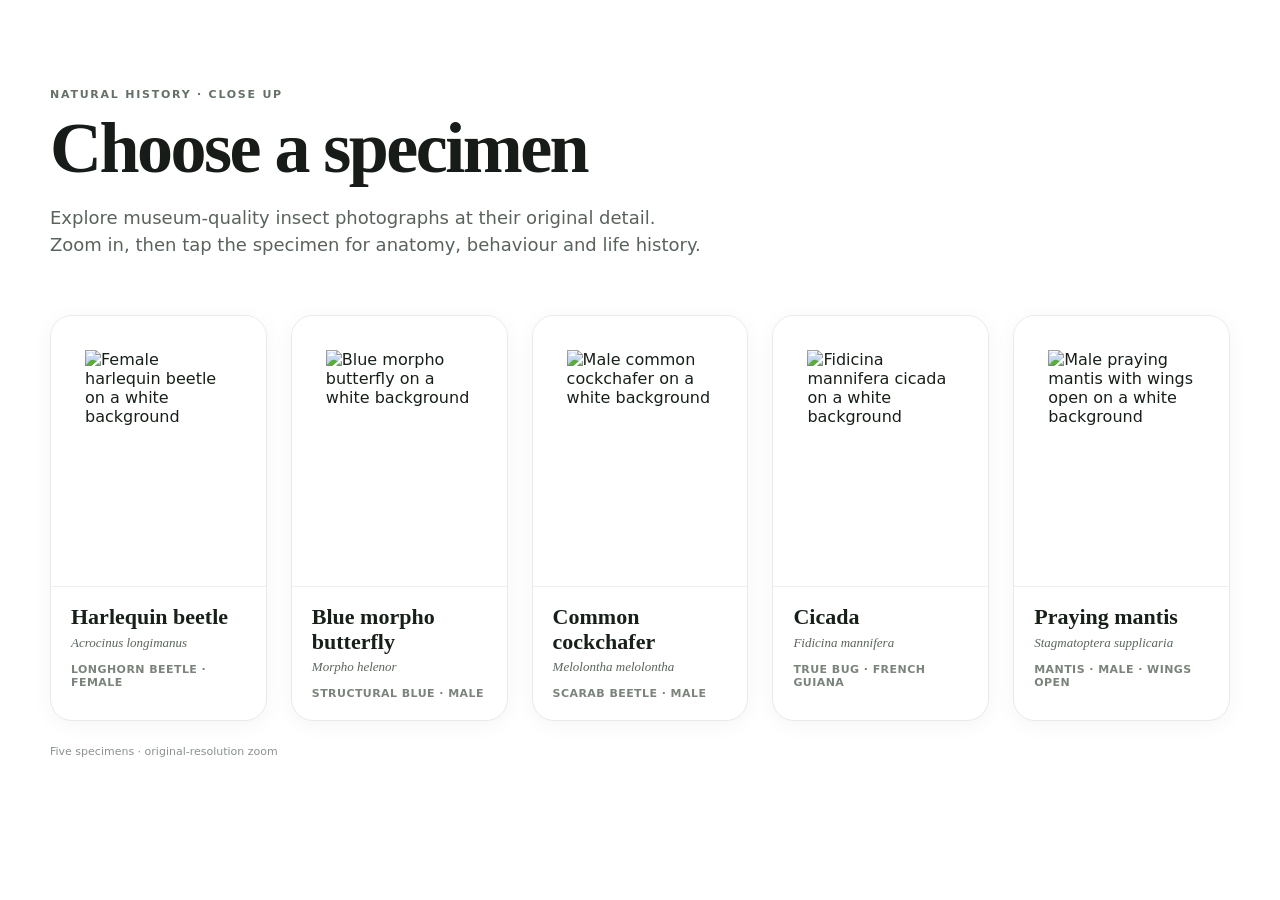
==== commit e1614da8: "Add praying mantis to collection home and selector" ====
--- a/index.html
+++ b/index.html
@@ -5,7 +5,7 @@
 <meta name="viewport" content="width=device-width,initial-scale=1,viewport-fit=cover">
 <title>Natural history close-up collection</title>
 <link rel="stylesheet" href="./styles.css?v=6">
-<link rel="stylesheet" href="./home-compact.css?v=2">
+<link rel="stylesheet" href="./home-compact.css?v=3">
 <script defer src="./app.js?v=6"></script>
 </head>
 
@@ -40,9 +40,14 @@
       <span class="specimenImageWrap"><img loading="lazy" src="https://commons.wikimedia.org/wiki/Special:FilePath/Fidicina_mannifera_MHNT_dos.jpg?width=520" alt="Fidicina mannifera cicada on a white background"></span>
       <span class="specimenCopy"><b>Cicada</b><i>Fidicina mannifera</i><span>True bug · French Guiana</span></span>
     </button>
+
+    <button class="specimenCard" type="button" onclick="location.href='./mantis.html'">
+      <span class="specimenImageWrap"><img loading="lazy" src="https://commons.wikimedia.org/wiki/Special:FilePath/Stagmatoptera_supplicaria_MHNT_male_vol.jpg?width=520" alt="Male praying mantis with wings open on a white background"></span>
+      <span class="specimenCopy"><b>Praying mantis</b><i>Stagmatoptera supplicaria</i><span>Mantis · male · wings open</span></span>
+    </button>
   </section>
 
-  <footer class="homeFooter">Four specimens · original-resolution zoom</footer>
+  <footer class="homeFooter">Five specimens · original-resolution zoom</footer>
 </main>
 
 <!-- ======================================================================== -->
@@ -63,6 +68,7 @@
       <button type="button" role="menuitem" data-species="butterfly"><b>Blue morpho butterfly</b><span><i>Morpho helenor</i></span></button>
       <button type="button" role="menuitem" data-species="cockchafer"><b>Common cockchafer</b><span><i>Melolontha melolontha</i></span></button>
       <button type="button" role="menuitem" data-species="cicada"><b>Cicada</b><span><i>Fidicina mannifera</i></span></button>
+      <button type="button" role="menuitem" onclick="location.href='./mantis.html'"><b>Praying mantis</b><span><i>Stagmatoptera supplicaria</i></span></button>
     </div>
   </div>
 
--- a/home-compact.css
+++ b/home-compact.css
@@ -1,11 +1,11 @@
 /* ========================================================================== */
-/* 04A. FOUR-SPECIMEN DESKTOP GRID                                            */
-/* The collection now has four specimens, so wide screens use one balanced    */
+/* 04A. FIVE-SPECIMEN DESKTOP GRID                                            */
+/* The collection now has five specimens, so wide screens use one balanced    */
 /* row rather than leaving a single card stranded on a second row.             */
 /* ========================================================================== */
 @media (min-width: 821px) {
-  .collectionGrid { grid-template-columns: repeat(4, minmax(0, 1fr)); }
-  .specimenCard { grid-template-rows: minmax(220px, 300px) auto; }
+  .collectionGrid { grid-template-columns: repeat(5, minmax(0, 1fr)); }
+  .specimenCard { grid-template-rows: minmax(210px, 270px) auto; }
 }
 
 /* ========================================================================== */
@@ -43,7 +43,7 @@
 
 /* ========================================================================== */
 /* 04C. PHONE-SIZED COLLECTION                                                */
-/* Four cards remain compact enough to scan quickly rather than becoming       */
+/* Five cards remain compact enough to scan quickly rather than becoming       */
 /* full-screen photographs.                                                    */
 /* ========================================================================== */
 @media (max-width: 650px) {
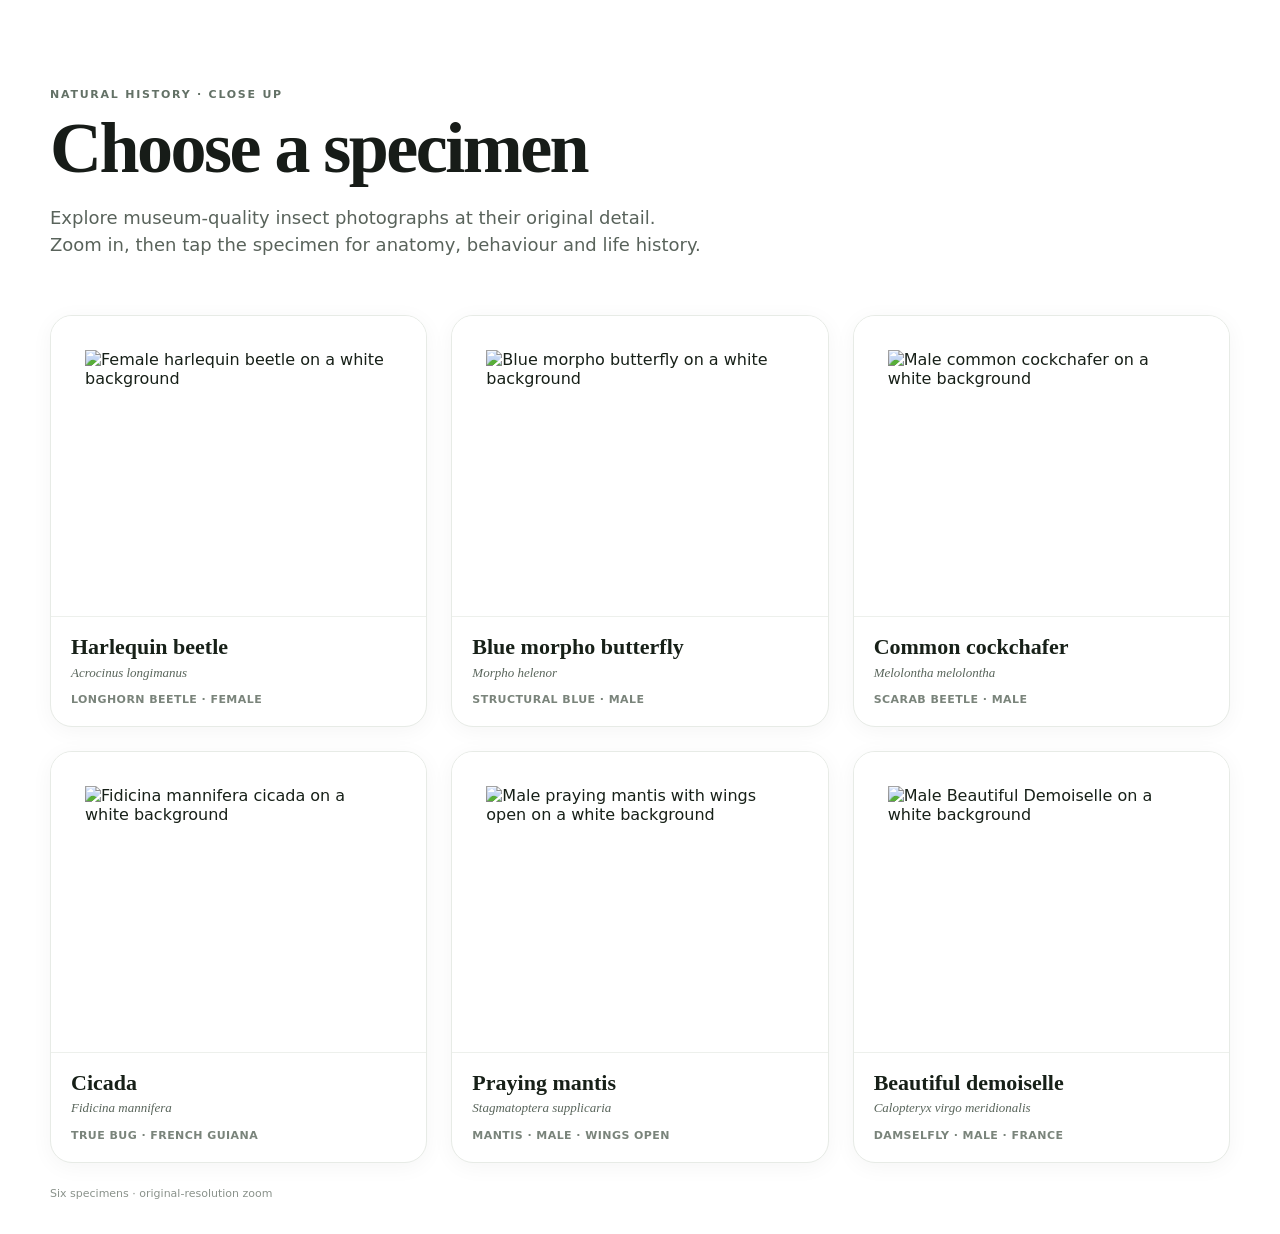
==== commit 4c1c38b1: "Add beautiful demoiselle to collection" ====
--- a/index.html
+++ b/index.html
@@ -5,7 +5,7 @@
 <meta name="viewport" content="width=device-width,initial-scale=1,viewport-fit=cover">
 <title>Natural history close-up collection</title>
 <link rel="stylesheet" href="./styles.css?v=6">
-<link rel="stylesheet" href="./home-compact.css?v=3">
+<link rel="stylesheet" href="./home-compact.css?v=4">
 <script defer src="./app.js?v=6"></script>
 </head>
 
@@ -45,9 +45,14 @@
       <span class="specimenImageWrap"><img loading="lazy" src="https://commons.wikimedia.org/wiki/Special:FilePath/Stagmatoptera_supplicaria_MHNT_male_vol.jpg?width=520" alt="Male praying mantis with wings open on a white background"></span>
       <span class="specimenCopy"><b>Praying mantis</b><i>Stagmatoptera supplicaria</i><span>Mantis · male · wings open</span></span>
     </button>
+
+    <button class="specimenCard" type="button" onclick="location.href='./damselfly.html'">
+      <span class="specimenImageWrap"><img loading="lazy" src="https://commons.wikimedia.org/wiki/Special:FilePath/Calopteryx_virgo_meridionalis_MHNT.jpg?width=520" alt="Male Beautiful Demoiselle on a white background"></span>
+      <span class="specimenCopy"><b>Beautiful demoiselle</b><i>Calopteryx virgo meridionalis</i><span>Damselfly · male · France</span></span>
+    </button>
   </section>
 
-  <footer class="homeFooter">Five specimens · original-resolution zoom</footer>
+  <footer class="homeFooter">Six specimens · original-resolution zoom</footer>
 </main>
 
 <!-- ======================================================================== -->
@@ -69,6 +74,7 @@
       <button type="button" role="menuitem" data-species="cockchafer"><b>Common cockchafer</b><span><i>Melolontha melolontha</i></span></button>
       <button type="button" role="menuitem" data-species="cicada"><b>Cicada</b><span><i>Fidicina mannifera</i></span></button>
       <button type="button" role="menuitem" onclick="location.href='./mantis.html'"><b>Praying mantis</b><span><i>Stagmatoptera supplicaria</i></span></button>
+      <button type="button" role="menuitem" onclick="location.href='./damselfly.html'"><b>Beautiful demoiselle</b><span><i>Calopteryx virgo meridionalis</i></span></button>
     </div>
   </div>
 
--- a/home-compact.css
+++ b/home-compact.css
@@ -1,11 +1,10 @@
 /* ========================================================================== */
-/* 04A. FIVE-SPECIMEN DESKTOP GRID                                            */
-/* The collection now has five specimens, so wide screens use one balanced    */
-/* row rather than leaving a single card stranded on a second row.             */
+/* 04A. SIX-SPECIMEN DESKTOP GRID                                             */
+/* Six specimens sit naturally as two rows of three on wide screens.           */
 /* ========================================================================== */
 @media (min-width: 821px) {
-  .collectionGrid { grid-template-columns: repeat(5, minmax(0, 1fr)); }
-  .specimenCard { grid-template-rows: minmax(210px, 270px) auto; }
+  .collectionGrid { grid-template-columns: repeat(3, minmax(0, 1fr)); }
+  .specimenCard { grid-template-rows: minmax(220px, 300px) auto; }
 }
 
 /* ========================================================================== */
@@ -43,7 +42,7 @@
 
 /* ========================================================================== */
 /* 04C. PHONE-SIZED COLLECTION                                                */
-/* Five cards remain compact enough to scan quickly rather than becoming       */
+/* Six cards stay compact enough to scan quickly rather than becoming          */
 /* full-screen photographs.                                                    */
 /* ========================================================================== */
 @media (max-width: 650px) {
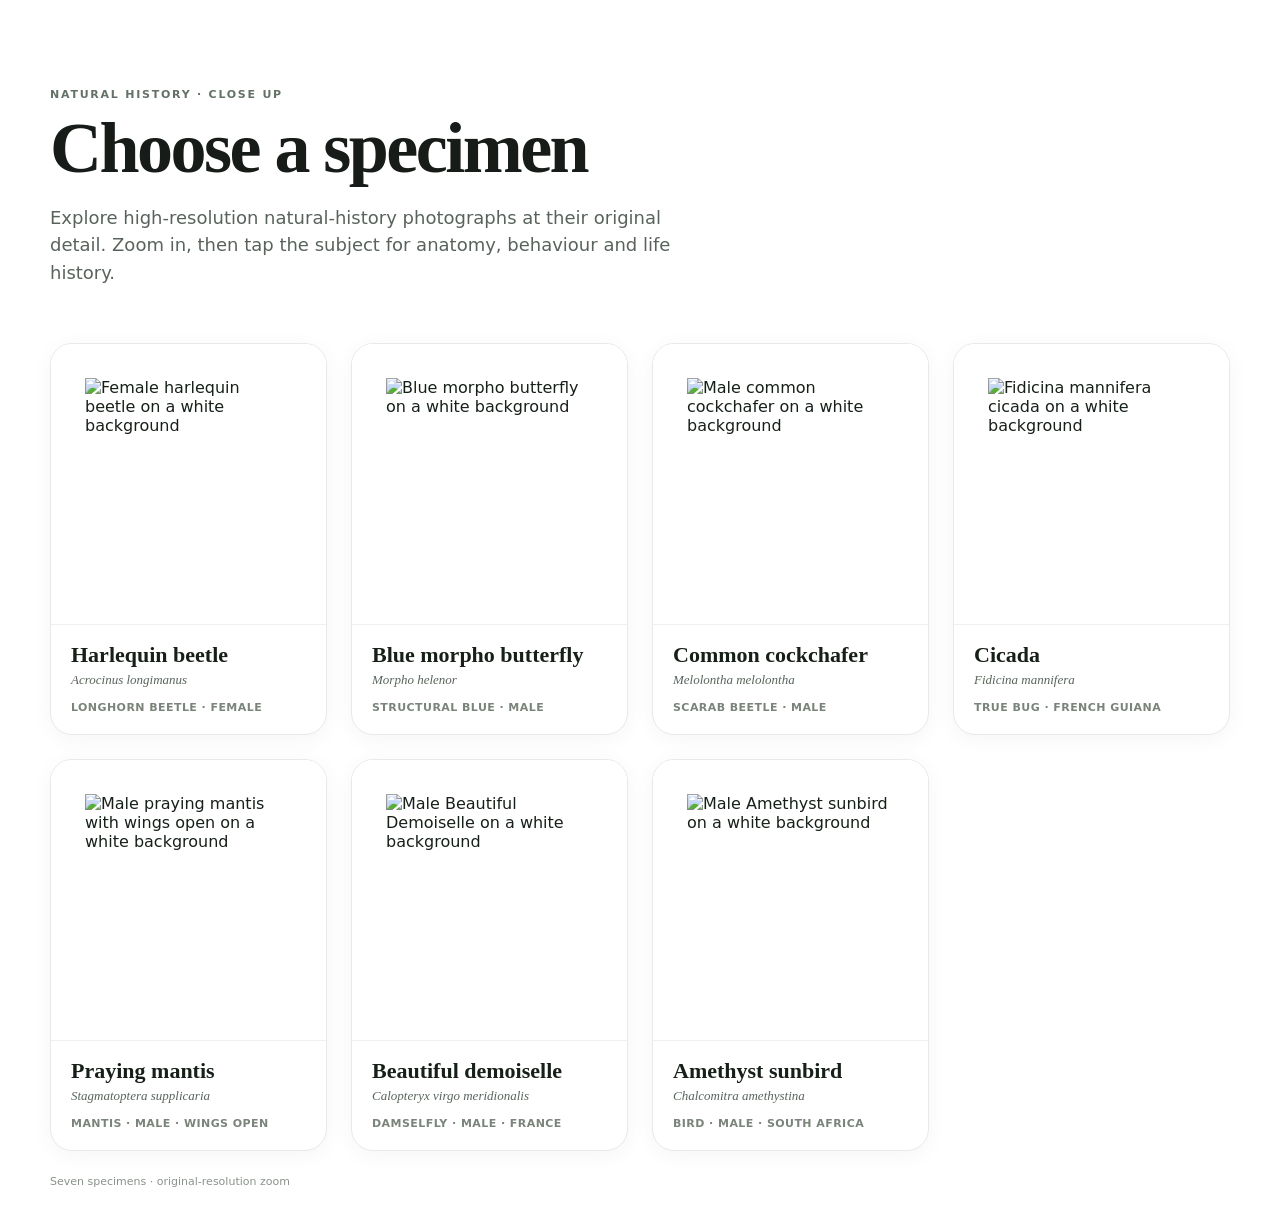
==== commit 0bd1a709: "Add Amethyst sunbird to collection home" ====
--- a/index.html
+++ b/index.html
@@ -5,7 +5,7 @@
 <meta name="viewport" content="width=device-width,initial-scale=1,viewport-fit=cover">
 <title>Natural history close-up collection</title>
 <link rel="stylesheet" href="./styles.css?v=6">
-<link rel="stylesheet" href="./home-compact.css?v=4">
+<link rel="stylesheet" href="./home-compact.css?v=5">
 <script defer src="./app.js?v=6"></script>
 </head>
 
@@ -17,7 +17,7 @@
   <header class="homeHeader">
     <p class="homeKicker">Natural history · close up</p>
     <h1>Choose a specimen</h1>
-    <p class="homeIntro">Explore museum-quality insect photographs at their original detail. Zoom in, then tap the specimen for anatomy, behaviour and life history.</p>
+    <p class="homeIntro">Explore high-resolution natural-history photographs at their original detail. Zoom in, then tap the subject for anatomy, behaviour and life history.</p>
   </header>
 
   <section class="collectionGrid" aria-label="Specimen collection">
@@ -50,9 +50,14 @@
       <span class="specimenImageWrap"><img loading="lazy" src="https://commons.wikimedia.org/wiki/Special:FilePath/Calopteryx_virgo_meridionalis_MHNT.jpg?width=520" alt="Male Beautiful Demoiselle on a white background"></span>
       <span class="specimenCopy"><b>Beautiful demoiselle</b><i>Calopteryx virgo meridionalis</i><span>Damselfly · male · France</span></span>
     </button>
+
+    <button class="specimenCard" type="button" onclick="location.href='./sunbird.html'">
+      <span class="specimenImageWrap"><img loading="lazy" src="https://commons.wikimedia.org/wiki/Special:FilePath/Amethyst_sunbird,_Chalcomitra_amethystina,_male_at_Loodswaai,_Gauteng,_South_Africa._-_50613935926.jpg?width=520" alt="Male Amethyst sunbird on a white background"></span>
+      <span class="specimenCopy"><b>Amethyst sunbird</b><i>Chalcomitra amethystina</i><span>Bird · male · South Africa</span></span>
+    </button>
   </section>
 
-  <footer class="homeFooter">Six specimens · original-resolution zoom</footer>
+  <footer class="homeFooter">Seven specimens · original-resolution zoom</footer>
 </main>
 
 <!-- ======================================================================== -->
@@ -75,6 +80,7 @@
       <button type="button" role="menuitem" data-species="cicada"><b>Cicada</b><span><i>Fidicina mannifera</i></span></button>
       <button type="button" role="menuitem" onclick="location.href='./mantis.html'"><b>Praying mantis</b><span><i>Stagmatoptera supplicaria</i></span></button>
       <button type="button" role="menuitem" onclick="location.href='./damselfly.html'"><b>Beautiful demoiselle</b><span><i>Calopteryx virgo meridionalis</i></span></button>
+      <button type="button" role="menuitem" onclick="location.href='./sunbird.html'"><b>Amethyst sunbird</b><span><i>Chalcomitra amethystina</i></span></button>
     </div>
   </div>
 
@@ -87,7 +93,7 @@
     <p id="infoText"></p>
     <div id="infoTools">
       <label id="infoSearchLabel" for="infoSearch">Find a topic</label>
-      <input id="infoSearch" type="search" autocomplete="off" placeholder="Search: antennae, wings, life cycle…">
+      <input id="infoSearch" type="search" autocomplete="off" placeholder="Search: anatomy, wings, life cycle…">
     </div>
     <div id="infoNav" aria-label="More about this creature"></div>
     <a id="infoSource" href="#" target="_blank" rel="noopener">Source</a>
--- a/home-compact.css
+++ b/home-compact.css
@@ -1,10 +1,11 @@
 /* ========================================================================== */
-/* 04A. SIX-SPECIMEN DESKTOP GRID                                             */
-/* Six specimens sit naturally as two rows of three on wide screens.           */
+/* 04A. SEVEN-SPECIMEN DESKTOP GRID                                           */
+/* Seven specimens use four columns, giving a broad first row and a balanced   */
+/* second row while keeping every card large enough to inspect.                */
 /* ========================================================================== */
 @media (min-width: 821px) {
-  .collectionGrid { grid-template-columns: repeat(3, minmax(0, 1fr)); }
-  .specimenCard { grid-template-rows: minmax(220px, 300px) auto; }
+  .collectionGrid { grid-template-columns: repeat(4, minmax(0, 1fr)); }
+  .specimenCard { grid-template-rows: minmax(210px, 280px) auto; }
 }
 
 /* ========================================================================== */
@@ -42,7 +43,7 @@
 
 /* ========================================================================== */
 /* 04C. PHONE-SIZED COLLECTION                                                */
-/* Six cards stay compact enough to scan quickly rather than becoming          */
+/* Seven cards stay compact enough to scan quickly rather than becoming        */
 /* full-screen photographs.                                                    */
 /* ========================================================================== */
 @media (max-width: 650px) {
